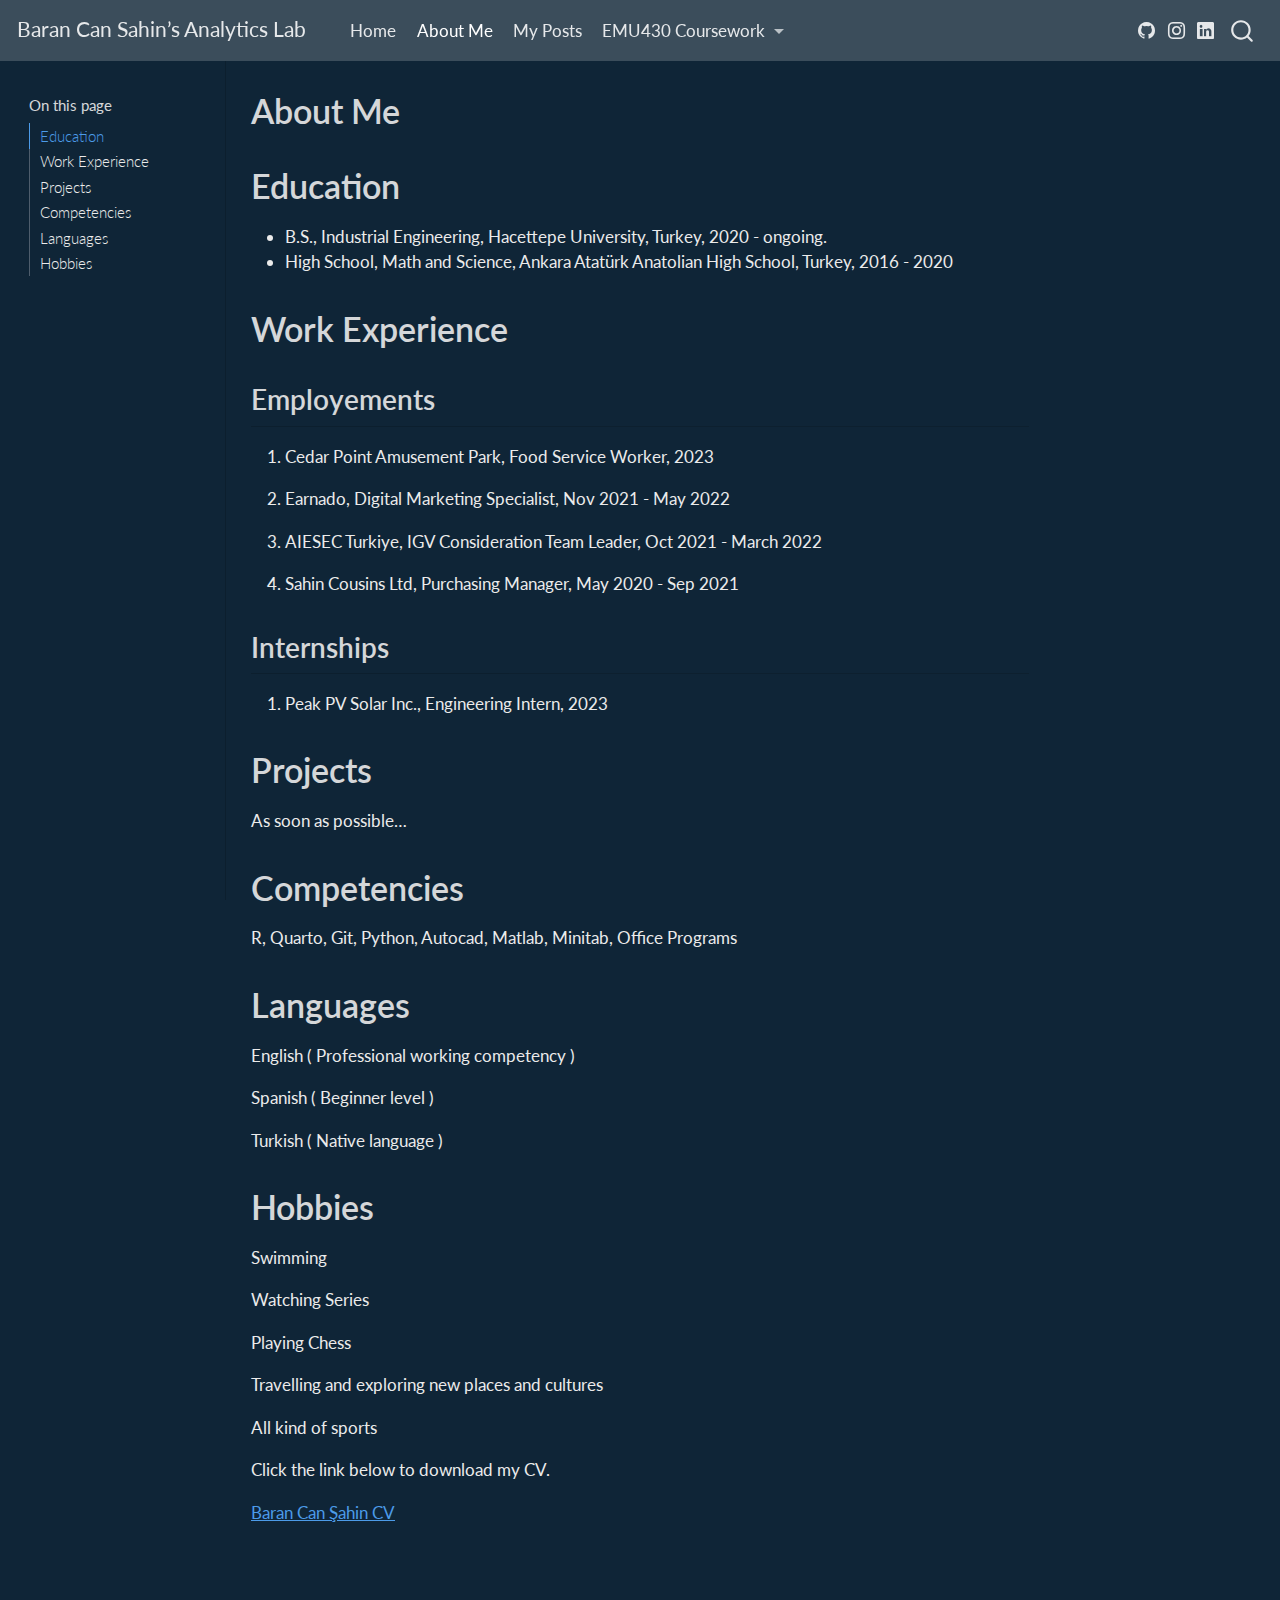
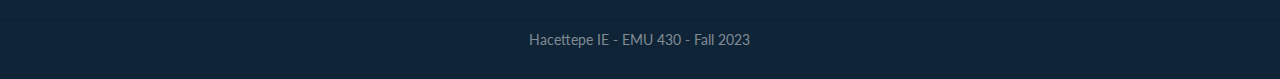
==== docs/about.html @ f3cb3100 "hadi" ====
<!DOCTYPE html>
<html xmlns="http://www.w3.org/1999/xhtml" lang="en" xml:lang="en"><head>

<meta charset="utf-8">
<meta name="generator" content="quarto-1.3.433">

<meta name="viewport" content="width=device-width, initial-scale=1.0, user-scalable=yes">


<title>Baran Can Sahin’s Analytics Lab - About Me</title>
<style>
code{white-space: pre-wrap;}
span.smallcaps{font-variant: small-caps;}
div.columns{display: flex; gap: min(4vw, 1.5em);}
div.column{flex: auto; overflow-x: auto;}
div.hanging-indent{margin-left: 1.5em; text-indent: -1.5em;}
ul.task-list{list-style: none;}
ul.task-list li input[type="checkbox"] {
  width: 0.8em;
  margin: 0 0.8em 0.2em -1em; /* quarto-specific, see https://github.com/quarto-dev/quarto-cli/issues/4556 */ 
  vertical-align: middle;
}
</style>


<script src="site_libs/quarto-nav/quarto-nav.js"></script>
<script src="site_libs/quarto-nav/headroom.min.js"></script>
<script src="site_libs/clipboard/clipboard.min.js"></script>
<script src="site_libs/quarto-search/autocomplete.umd.js"></script>
<script src="site_libs/quarto-search/fuse.min.js"></script>
<script src="site_libs/quarto-search/quarto-search.js"></script>
<meta name="quarto:offset" content="./">
<script src="site_libs/quarto-html/quarto.js"></script>
<script src="site_libs/quarto-html/popper.min.js"></script>
<script src="site_libs/quarto-html/tippy.umd.min.js"></script>
<script src="site_libs/quarto-html/anchor.min.js"></script>
<link href="site_libs/quarto-html/tippy.css" rel="stylesheet">
<link href="site_libs/quarto-html/quarto-syntax-highlighting-dark.css" rel="stylesheet" id="quarto-text-highlighting-styles">
<script src="site_libs/bootstrap/bootstrap.min.js"></script>
<link href="site_libs/bootstrap/bootstrap-icons.css" rel="stylesheet">
<link href="site_libs/bootstrap/bootstrap.min.css" rel="stylesheet" id="quarto-bootstrap" data-mode="dark">
<script id="quarto-search-options" type="application/json">{
  "location": "navbar",
  "copy-button": false,
  "collapse-after": 3,
  "panel-placement": "end",
  "type": "overlay",
  "limit": 20,
  "language": {
    "search-no-results-text": "No results",
    "search-matching-documents-text": "matching documents",
    "search-copy-link-title": "Copy link to search",
    "search-hide-matches-text": "Hide additional matches",
    "search-more-match-text": "more match in this document",
    "search-more-matches-text": "more matches in this document",
    "search-clear-button-title": "Clear",
    "search-detached-cancel-button-title": "Cancel",
    "search-submit-button-title": "Submit",
    "search-label": "Search"
  }
}</script>


<link rel="stylesheet" href="styles.css">
</head>

<body class="docked nav-fixed">

<div id="quarto-search-results"></div>
  <header id="quarto-header" class="headroom fixed-top">
    <nav class="navbar navbar-expand-lg navbar-dark ">
      <div class="navbar-container container-fluid">
      <div class="navbar-brand-container">
    <a class="navbar-brand" href="./index.html">
    <span class="navbar-title">Baran Can Sahin’s Analytics Lab</span>
    </a>
  </div>
            <div id="quarto-search" class="" title="Search"></div>
          <button class="navbar-toggler" type="button" data-bs-toggle="collapse" data-bs-target="#navbarCollapse" aria-controls="navbarCollapse" aria-expanded="false" aria-label="Toggle navigation" onclick="if (window.quartoToggleHeadroom) { window.quartoToggleHeadroom(); }">
  <span class="navbar-toggler-icon"></span>
</button>
          <div class="collapse navbar-collapse" id="navbarCollapse">
            <ul class="navbar-nav navbar-nav-scroll me-auto">
  <li class="nav-item">
    <a class="nav-link" href="./index.html" rel="" target="">
 <span class="menu-text">Home</span></a>
  </li>  
  <li class="nav-item">
    <a class="nav-link active" href="./about.html" rel="" target="" aria-current="page">
 <span class="menu-text">About Me</span></a>
  </li>  
  <li class="nav-item">
    <a class="nav-link" href="./posts.html" rel="" target="">
 <span class="menu-text">My Posts</span></a>
  </li>  
  <li class="nav-item dropdown ">
    <a class="nav-link dropdown-toggle" href="#" id="nav-menu-emu430-coursework" role="button" data-bs-toggle="dropdown" aria-expanded="false" rel="" target="">
 <span class="menu-text">EMU430 Coursework</span>
    </a>
    <ul class="dropdown-menu" aria-labelledby="nav-menu-emu430-coursework">    
        <li>
    <a class="dropdown-item" href="./assignments.html" rel="" target="">
 <span class="dropdown-text">Assignments</span></a>
  </li>  
        <li>
    <a class="dropdown-item" href="./project.html" rel="" target="">
 <span class="dropdown-text">Project</span></a>
  </li>  
    </ul>
  </li>
</ul>
            <div class="quarto-navbar-tools ms-auto tools-wide">
    <a href="https://emu-hacettepe-analytics.github.io/emu430-fall2023-sahinbarancan/" rel="" title="" class="quarto-navigation-tool px-1" aria-label=""><i class="bi bi-github"></i></a>
    <a href="https://www.instagram.com/sahinbarancan/" rel="" title="" class="quarto-navigation-tool px-1" aria-label=""><i class="bi bi-instagram"></i></a>
    <a href="https://www.linkedin.com/in/baran-can-sahin02/" rel="" title="" class="quarto-navigation-tool px-1" aria-label=""><i class="bi bi-linkedin"></i></a>
</div>
          </div> <!-- /navcollapse -->
      </div> <!-- /container-fluid -->
    </nav>
</header>
<!-- content -->
<div id="quarto-content" class="quarto-container page-columns page-rows-contents page-layout-article page-navbar">
<!-- sidebar -->
  <nav id="quarto-sidebar" class="sidebar collapse collapse-horizontal sidebar-navigation docked overflow-auto">
    <nav id="TOC" role="doc-toc" class="toc-active">
    <h2 id="toc-title">On this page</h2>
   
  <ul>
  <li><a href="#education" id="toc-education" class="nav-link active" data-scroll-target="#education">Education</a></li>
  <li><a href="#work-experience" id="toc-work-experience" class="nav-link" data-scroll-target="#work-experience">Work Experience</a>
  <ul class="collapse">
  <li><a href="#employements" id="toc-employements" class="nav-link" data-scroll-target="#employements">Employements</a></li>
  <li><a href="#internships" id="toc-internships" class="nav-link" data-scroll-target="#internships">Internships</a></li>
  </ul></li>
  <li><a href="#projects" id="toc-projects" class="nav-link" data-scroll-target="#projects">Projects</a></li>
  <li><a href="#competencies" id="toc-competencies" class="nav-link" data-scroll-target="#competencies">Competencies</a></li>
  <li><a href="#languages" id="toc-languages" class="nav-link" data-scroll-target="#languages">Languages</a></li>
  <li><a href="#hobbies" id="toc-hobbies" class="nav-link" data-scroll-target="#hobbies">Hobbies</a></li>
  </ul>
</nav>
</nav>
<div id="quarto-sidebar-glass" data-bs-toggle="collapse" data-bs-target="#quarto-sidebar,#quarto-sidebar-glass"></div>
<!-- margin-sidebar -->
    <div id="quarto-margin-sidebar" class="sidebar margin-sidebar">
    </div>
<!-- main -->
<main class="content" id="quarto-document-content">

<header id="title-block-header" class="quarto-title-block default">
<div class="quarto-title">
<h1 class="title">About Me</h1>
</div>



<div class="quarto-title-meta">

    
  
    
  </div>
  

</header>

<section id="education" class="level1">
<h1>Education</h1>
<ul>
<li>B.S., Industrial Engineering, Hacettepe University, Turkey, 2020 - ongoing.</li>
<li>High School, Math and Science, Ankara Atatürk Anatolian High School, Turkey, 2016 - 2020</li>
</ul>
</section>
<section id="work-experience" class="level1">
<h1>Work Experience</h1>
<section id="employements" class="level2">
<h2 class="anchored" data-anchor-id="employements">Employements</h2>
<ol type="1">
<li><p>Cedar Point Amusement Park, Food Service Worker, 2023</p></li>
<li><p>Earnado, Digital Marketing Specialist, Nov 2021 - May 2022</p></li>
<li><p>AIESEC Turkiye, IGV Consideration Team Leader, Oct 2021 - March 2022</p></li>
<li><p>Sahin Cousins Ltd, Purchasing Manager, May 2020 - Sep 2021</p></li>
</ol>
</section>
<section id="internships" class="level2">
<h2 class="anchored" data-anchor-id="internships">Internships</h2>
<ol type="1">
<li>Peak PV Solar Inc., Engineering Intern, 2023</li>
</ol>
</section>
</section>
<section id="projects" class="level1">
<h1>Projects</h1>
<p>As soon as possible…</p>
</section>
<section id="competencies" class="level1">
<h1>Competencies</h1>
<p>R, Quarto, Git, Python, Autocad, Matlab, Minitab, Office Programs</p>
</section>
<section id="languages" class="level1">
<h1>Languages</h1>
<p>English ( Professional working competency )</p>
<p>Spanish ( Beginner level )</p>
<p>Turkish ( Native language )</p>
</section>
<section id="hobbies" class="level1">
<h1>Hobbies</h1>
<p>Swimming</p>
<p>Watching Series</p>
<p>Playing Chess</p>
<p>Travelling and exploring new places and cultures</p>
<p>All kind of sports</p>
<p>Click the link below to download my CV.</p>
<p><a href="file:///D:/%C4%B0ndirilenler%20D/Baran%20Can%20%C5%9Eahin%20cv%20son.pdf">Baran Can Şahin CV</a></p>


</section>

<a onclick="window.scrollTo(0, 0); return false;" role="button" id="quarto-back-to-top"><i class="bi bi-arrow-up"></i> Back to top</a></main> <!-- /main -->
<script id="quarto-html-after-body" type="application/javascript">
window.document.addEventListener("DOMContentLoaded", function (event) {
  const toggleBodyColorMode = (bsSheetEl) => {
    const mode = bsSheetEl.getAttribute("data-mode");
    const bodyEl = window.document.querySelector("body");
    if (mode === "dark") {
      bodyEl.classList.add("quarto-dark");
      bodyEl.classList.remove("quarto-light");
    } else {
      bodyEl.classList.add("quarto-light");
      bodyEl.classList.remove("quarto-dark");
    }
  }
  const toggleBodyColorPrimary = () => {
    const bsSheetEl = window.document.querySelector("link#quarto-bootstrap");
    if (bsSheetEl) {
      toggleBodyColorMode(bsSheetEl);
    }
  }
  toggleBodyColorPrimary();  
  const icon = "";
  const anchorJS = new window.AnchorJS();
  anchorJS.options = {
    placement: 'right',
    icon: icon
  };
  anchorJS.add('.anchored');
  const isCodeAnnotation = (el) => {
    for (const clz of el.classList) {
      if (clz.startsWith('code-annotation-')) {                     
        return true;
      }
    }
    return false;
  }
  const clipboard = new window.ClipboardJS('.code-copy-button', {
    text: function(trigger) {
      const codeEl = trigger.previousElementSibling.cloneNode(true);
      for (const childEl of codeEl.children) {
        if (isCodeAnnotation(childEl)) {
          childEl.remove();
        }
      }
      return codeEl.innerText;
    }
  });
  clipboard.on('success', function(e) {
    // button target
    const button = e.trigger;
    // don't keep focus
    button.blur();
    // flash "checked"
    button.classList.add('code-copy-button-checked');
    var currentTitle = button.getAttribute("title");
    button.setAttribute("title", "Copied!");
    let tooltip;
    if (window.bootstrap) {
      button.setAttribute("data-bs-toggle", "tooltip");
      button.setAttribute("data-bs-placement", "left");
      button.setAttribute("data-bs-title", "Copied!");
      tooltip = new bootstrap.Tooltip(button, 
        { trigger: "manual", 
          customClass: "code-copy-button-tooltip",
          offset: [0, -8]});
      tooltip.show();    
    }
    setTimeout(function() {
      if (tooltip) {
        tooltip.hide();
        button.removeAttribute("data-bs-title");
        button.removeAttribute("data-bs-toggle");
        button.removeAttribute("data-bs-placement");
      }
      button.setAttribute("title", currentTitle);
      button.classList.remove('code-copy-button-checked');
    }, 1000);
    // clear code selection
    e.clearSelection();
  });
  function tippyHover(el, contentFn) {
    const config = {
      allowHTML: true,
      content: contentFn,
      maxWidth: 500,
      delay: 100,
      arrow: false,
      appendTo: function(el) {
          return el.parentElement;
      },
      interactive: true,
      interactiveBorder: 10,
      theme: 'quarto',
      placement: 'bottom-start'
    };
    window.tippy(el, config); 
  }
  const noterefs = window.document.querySelectorAll('a[role="doc-noteref"]');
  for (var i=0; i<noterefs.length; i++) {
    const ref = noterefs[i];
    tippyHover(ref, function() {
      // use id or data attribute instead here
      let href = ref.getAttribute('data-footnote-href') || ref.getAttribute('href');
      try { href = new URL(href).hash; } catch {}
      const id = href.replace(/^#\/?/, "");
      const note = window.document.getElementById(id);
      return note.innerHTML;
    });
  }
      let selectedAnnoteEl;
      const selectorForAnnotation = ( cell, annotation) => {
        let cellAttr = 'data-code-cell="' + cell + '"';
        let lineAttr = 'data-code-annotation="' +  annotation + '"';
        const selector = 'span[' + cellAttr + '][' + lineAttr + ']';
        return selector;
      }
      const selectCodeLines = (annoteEl) => {
        const doc = window.document;
        const targetCell = annoteEl.getAttribute("data-target-cell");
        const targetAnnotation = annoteEl.getAttribute("data-target-annotation");
        const annoteSpan = window.document.querySelector(selectorForAnnotation(targetCell, targetAnnotation));
        const lines = annoteSpan.getAttribute("data-code-lines").split(",");
        const lineIds = lines.map((line) => {
          return targetCell + "-" + line;
        })
        let top = null;
        let height = null;
        let parent = null;
        if (lineIds.length > 0) {
            //compute the position of the single el (top and bottom and make a div)
            const el = window.document.getElementById(lineIds[0]);
            top = el.offsetTop;
            height = el.offsetHeight;
            parent = el.parentElement.parentElement;
          if (lineIds.length > 1) {
            const lastEl = window.document.getElementById(lineIds[lineIds.length - 1]);
            const bottom = lastEl.offsetTop + lastEl.offsetHeight;
            height = bottom - top;
          }
          if (top !== null && height !== null && parent !== null) {
            // cook up a div (if necessary) and position it 
            let div = window.document.getElementById("code-annotation-line-highlight");
            if (div === null) {
              div = window.document.createElement("div");
              div.setAttribute("id", "code-annotation-line-highlight");
              div.style.position = 'absolute';
              parent.appendChild(div);
            }
            div.style.top = top - 2 + "px";
            div.style.height = height + 4 + "px";
            let gutterDiv = window.document.getElementById("code-annotation-line-highlight-gutter");
            if (gutterDiv === null) {
              gutterDiv = window.document.createElement("div");
              gutterDiv.setAttribute("id", "code-annotation-line-highlight-gutter");
              gutterDiv.style.position = 'absolute';
              const codeCell = window.document.getElementById(targetCell);
              const gutter = codeCell.querySelector('.code-annotation-gutter');
              gutter.appendChild(gutterDiv);
            }
            gutterDiv.style.top = top - 2 + "px";
            gutterDiv.style.height = height + 4 + "px";
          }
          selectedAnnoteEl = annoteEl;
        }
      };
      const unselectCodeLines = () => {
        const elementsIds = ["code-annotation-line-highlight", "code-annotation-line-highlight-gutter"];
        elementsIds.forEach((elId) => {
          const div = window.document.getElementById(elId);
          if (div) {
            div.remove();
          }
        });
        selectedAnnoteEl = undefined;
      };
      // Attach click handler to the DT
      const annoteDls = window.document.querySelectorAll('dt[data-target-cell]');
      for (const annoteDlNode of annoteDls) {
        annoteDlNode.addEventListener('click', (event) => {
          const clickedEl = event.target;
          if (clickedEl !== selectedAnnoteEl) {
            unselectCodeLines();
            const activeEl = window.document.querySelector('dt[data-target-cell].code-annotation-active');
            if (activeEl) {
              activeEl.classList.remove('code-annotation-active');
            }
            selectCodeLines(clickedEl);
            clickedEl.classList.add('code-annotation-active');
          } else {
            // Unselect the line
            unselectCodeLines();
            clickedEl.classList.remove('code-annotation-active');
          }
        });
      }
  const findCites = (el) => {
    const parentEl = el.parentElement;
    if (parentEl) {
      const cites = parentEl.dataset.cites;
      if (cites) {
        return {
          el,
          cites: cites.split(' ')
        };
      } else {
        return findCites(el.parentElement)
      }
    } else {
      return undefined;
    }
  };
  var bibliorefs = window.document.querySelectorAll('a[role="doc-biblioref"]');
  for (var i=0; i<bibliorefs.length; i++) {
    const ref = bibliorefs[i];
    const citeInfo = findCites(ref);
    if (citeInfo) {
      tippyHover(citeInfo.el, function() {
        var popup = window.document.createElement('div');
        citeInfo.cites.forEach(function(cite) {
          var citeDiv = window.document.createElement('div');
          citeDiv.classList.add('hanging-indent');
          citeDiv.classList.add('csl-entry');
          var biblioDiv = window.document.getElementById('ref-' + cite);
          if (biblioDiv) {
            citeDiv.innerHTML = biblioDiv.innerHTML;
          }
          popup.appendChild(citeDiv);
        });
        return popup.innerHTML;
      });
    }
  }
});
</script>
</div> <!-- /content -->
<footer class="footer">
  <div class="nav-footer">
    <div class="nav-footer-left">
      &nbsp;
    </div>   
    <div class="nav-footer-center">Hacettepe IE - EMU 430 - Fall 2023</div>
    <div class="nav-footer-right">
      &nbsp;
    </div>
  </div>
</footer>



</body></html>
---- docs/site_libs/quarto-html/tippy.css ----
.tippy-box[data-animation=fade][data-state=hidden]{opacity:0}[data-tippy-root]{max-width:calc(100vw - 10px)}.tippy-box{position:relative;background-color:#333;color:#fff;border-radius:4px;font-size:14px;line-height:1.4;white-space:normal;outline:0;transition-property:transform,visibility,opacity}.tippy-box[data-placement^=top]>.tippy-arrow{bottom:0}.tippy-box[data-placement^=top]>.tippy-arrow:before{bottom:-7px;left:0;border-width:8px 8px 0;border-top-color:initial;transform-origin:center top}.tippy-box[data-placement^=bottom]>.tippy-arrow{top:0}.tippy-box[data-placement^=bottom]>.tippy-arrow:before{top:-7px;left:0;border-width:0 8px 8px;border-bottom-color:initial;transform-origin:center bottom}.tippy-box[data-placement^=left]>.tippy-arrow{right:0}.tippy-box[data-placement^=left]>.tippy-arrow:before{border-width:8px 0 8px 8px;border-left-color:initial;right:-7px;transform-origin:center left}.tippy-box[data-placement^=right]>.tippy-arrow{left:0}.tippy-box[data-placement^=right]>.tippy-arrow:before{left:-7px;border-width:8px 8px 8px 0;border-right-color:initial;transform-origin:center right}.tippy-box[data-inertia][data-state=visible]{transition-timing-function:cubic-bezier(.54,1.5,.38,1.11)}.tippy-arrow{width:16px;height:16px;color:#333}.tippy-arrow:before{content:"";position:absolute;border-color:transparent;border-style:solid}.tippy-content{position:relative;padding:5px 9px;z-index:1}
---- docs/site_libs/quarto-html/quarto-syntax-highlighting-dark.css ----
/* quarto syntax highlight colors */
:root {
  --quarto-hl-al-color: #f07178;
  --quarto-hl-an-color: #d4d0ab;
  --quarto-hl-at-color: #00e0e0;
  --quarto-hl-bn-color: #d4d0ab;
  --quarto-hl-bu-color: #abe338;
  --quarto-hl-ch-color: #abe338;
  --quarto-hl-co-color: #f8f8f2;
  --quarto-hl-cv-color: #ffd700;
  --quarto-hl-cn-color: #ffd700;
  --quarto-hl-cf-color: #ffa07a;
  --quarto-hl-dt-color: #ffa07a;
  --quarto-hl-dv-color: #d4d0ab;
  --quarto-hl-do-color: #f8f8f2;
  --quarto-hl-er-color: #f07178;
  --quarto-hl-ex-color: #00e0e0;
  --quarto-hl-fl-color: #d4d0ab;
  --quarto-hl-fu-color: #ffa07a;
  --quarto-hl-im-color: #abe338;
  --quarto-hl-in-color: #d4d0ab;
  --quarto-hl-kw-color: #ffa07a;
  --quarto-hl-op-color: #ffa07a;
  --quarto-hl-ot-color: #00e0e0;
  --quarto-hl-pp-color: #dcc6e0;
  --quarto-hl-re-color: #00e0e0;
  --quarto-hl-sc-color: #abe338;
  --quarto-hl-ss-color: #abe338;
  --quarto-hl-st-color: #abe338;
  --quarto-hl-va-color: #00e0e0;
  --quarto-hl-vs-color: #abe338;
  --quarto-hl-wa-color: #dcc6e0;
}

/* other quarto variables */
:root {
  --quarto-font-monospace: SFMono-Regular, Menlo, Monaco, Consolas, "Liberation Mono", "Courier New", monospace;
}

code span.al {
  background-color: #2a0f15;
  font-weight: bold;
  color: #f07178;
}

code span.an {
  color: #d4d0ab;
}

code span.at {
  color: #00e0e0;
}

code span.bn {
  color: #d4d0ab;
}

code span.bu {
  color: #abe338;
}

code span.ch {
  color: #abe338;
}

code span.co {
  font-style: italic;
  color: #f8f8f2;
}

code span.cv {
  color: #ffd700;
}

code span.cn {
  color: #ffd700;
}

code span.cf {
  font-weight: bold;
  color: #ffa07a;
}

code span.dt {
  color: #ffa07a;
}

code span.dv {
  color: #d4d0ab;
}

code span.do {
  color: #f8f8f2;
}

code span.er {
  color: #f07178;
  text-decoration: underline;
}

code span.ex {
  font-weight: bold;
  color: #00e0e0;
}

code span.fl {
  color: #d4d0ab;
}

code span.fu {
  color: #ffa07a;
}

code span.im {
  color: #abe338;
}

code span.in {
  color: #d4d0ab;
}

code span.kw {
  font-weight: bold;
  color: #ffa07a;
}

pre > code.sourceCode > span {
  color: #f8f8f2;
}

code span {
  color: #f8f8f2;
}

code.sourceCode > span {
  color: #f8f8f2;
}

div.sourceCode,
div.sourceCode pre.sourceCode {
  color: #f8f8f2;
}

code span.op {
  color: #ffa07a;
}

code span.ot {
  color: #00e0e0;
}

code span.pp {
  color: #dcc6e0;
}

code span.re {
  background-color: #f8f8f2;
  color: #00e0e0;
}

code span.sc {
  color: #abe338;
}

code span.ss {
  color: #abe338;
}

code span.st {
  color: #abe338;
}

code span.va {
  color: #00e0e0;
}

code span.vs {
  color: #abe338;
}

code span.wa {
  color: #dcc6e0;
}

.prevent-inlining {
  content: "</";
}

/*# sourceMappingURL=935a306eefa94366c21e1a970dddb765.css.map */
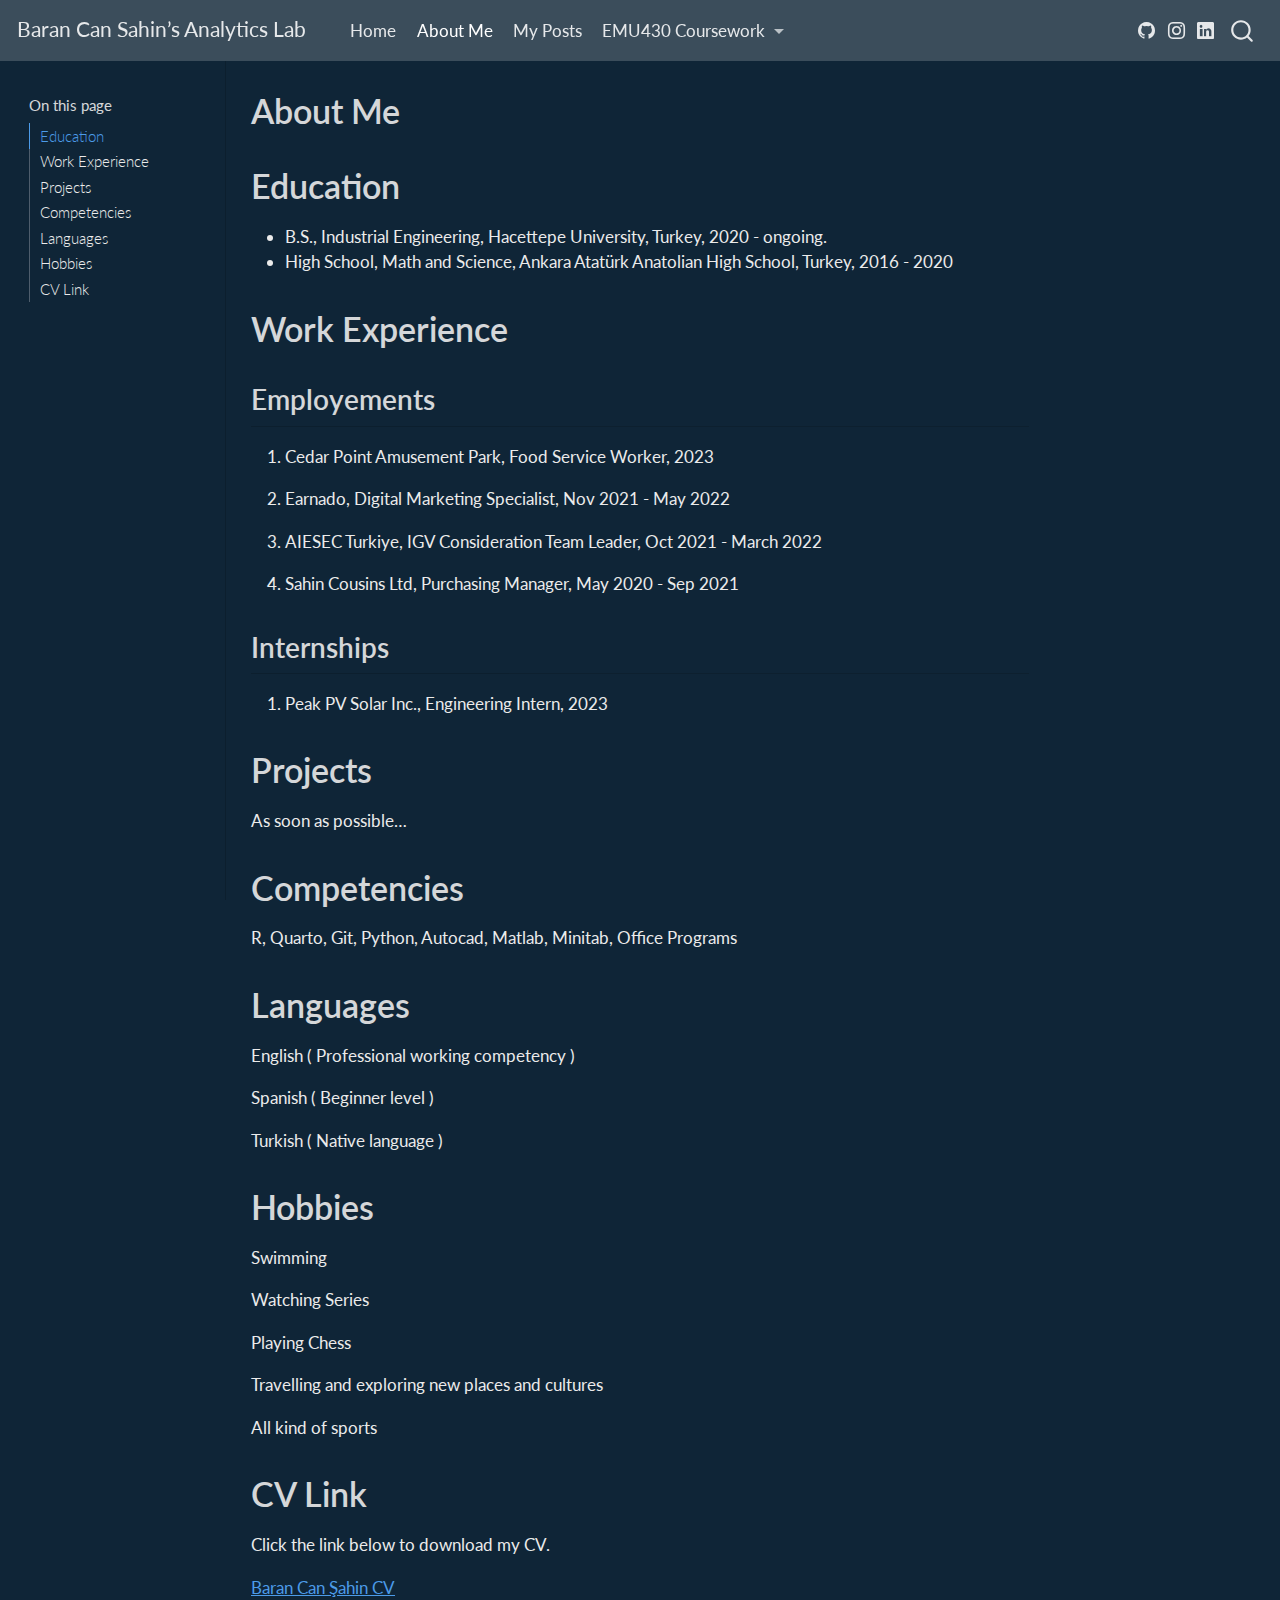
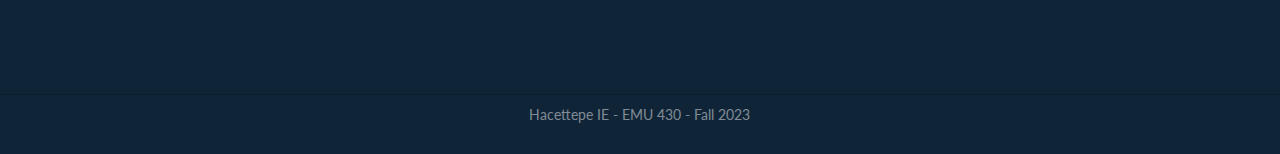
==== commit f8092a43: "aa" ====
--- a/docs/about.html
+++ b/docs/about.html
@@ -136,6 +136,7 @@
   <li><a href="#competencies" id="toc-competencies" class="nav-link" data-scroll-target="#competencies">Competencies</a></li>
   <li><a href="#languages" id="toc-languages" class="nav-link" data-scroll-target="#languages">Languages</a></li>
   <li><a href="#hobbies" id="toc-hobbies" class="nav-link" data-scroll-target="#hobbies">Hobbies</a></li>
+  <li><a href="#cv-link" id="toc-cv-link" class="nav-link" data-scroll-target="#cv-link">CV Link</a></li>
   </ul>
 </nav>
 </nav>
@@ -209,6 +210,9 @@
 <p>Playing Chess</p>
 <p>Travelling and exploring new places and cultures</p>
 <p>All kind of sports</p>
+</section>
+<section id="cv-link" class="level1">
+<h1>CV Link</h1>
 <p>Click the link below to download my CV.</p>
 <p><a href="file:///D:/%C4%B0ndirilenler%20D/Baran%20Can%20%C5%9Eahin%20cv%20son.pdf">Baran Can Şahin CV</a></p>
 
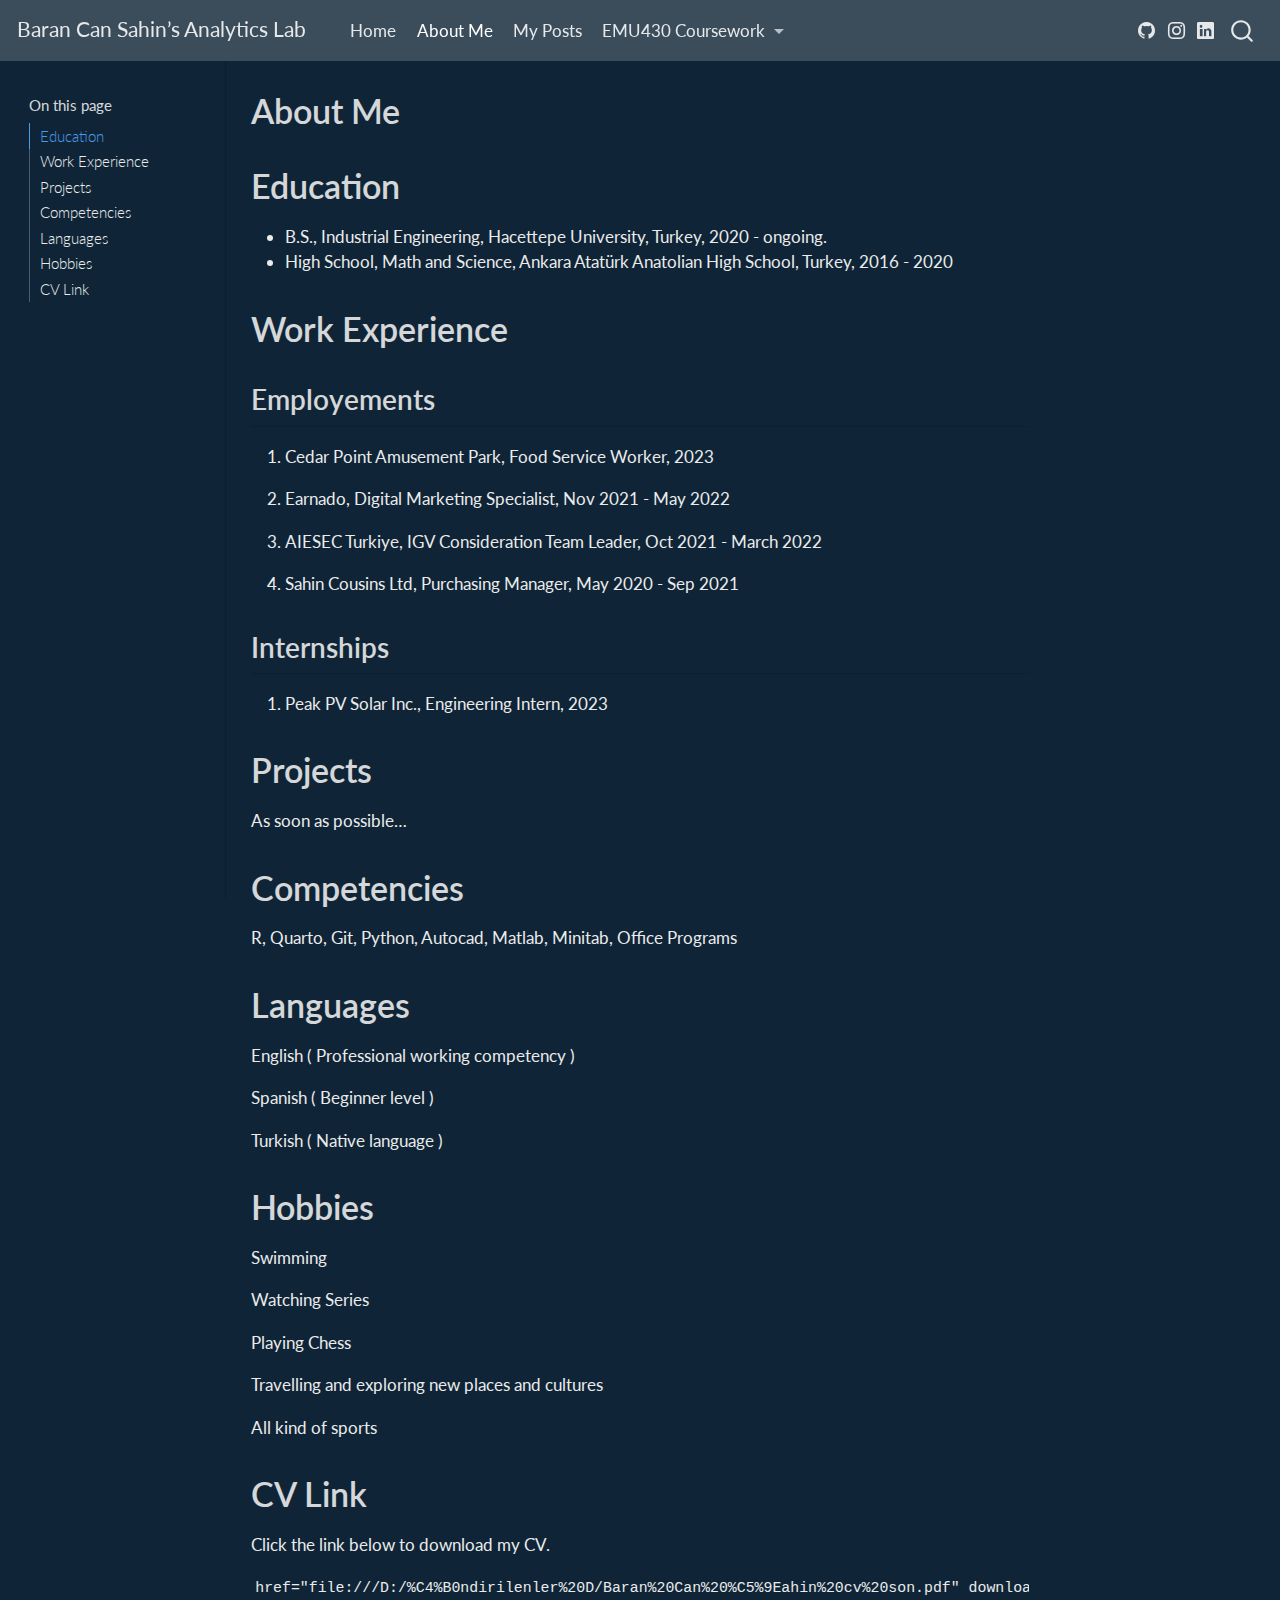
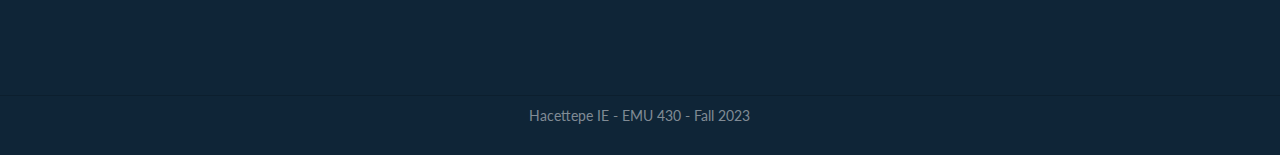
==== commit 106550c3: "cv" ====
--- a/docs/about.html
+++ b/docs/about.html
@@ -214,7 +214,7 @@
 <section id="cv-link" class="level1">
 <h1>CV Link</h1>
 <p>Click the link below to download my CV.</p>
-<p><a href="file:///D:/%C4%B0ndirilenler%20D/Baran%20Can%20%C5%9Eahin%20cv%20son.pdf">Baran Can Şahin CV</a></p>
+<pre><code>href="file:///D:/%C4%B0ndirilenler%20D/Baran%20Can%20%C5%9Eahin%20cv%20son.pdf" download&gt;Download the pdf</code></pre>
 
 
 </section>
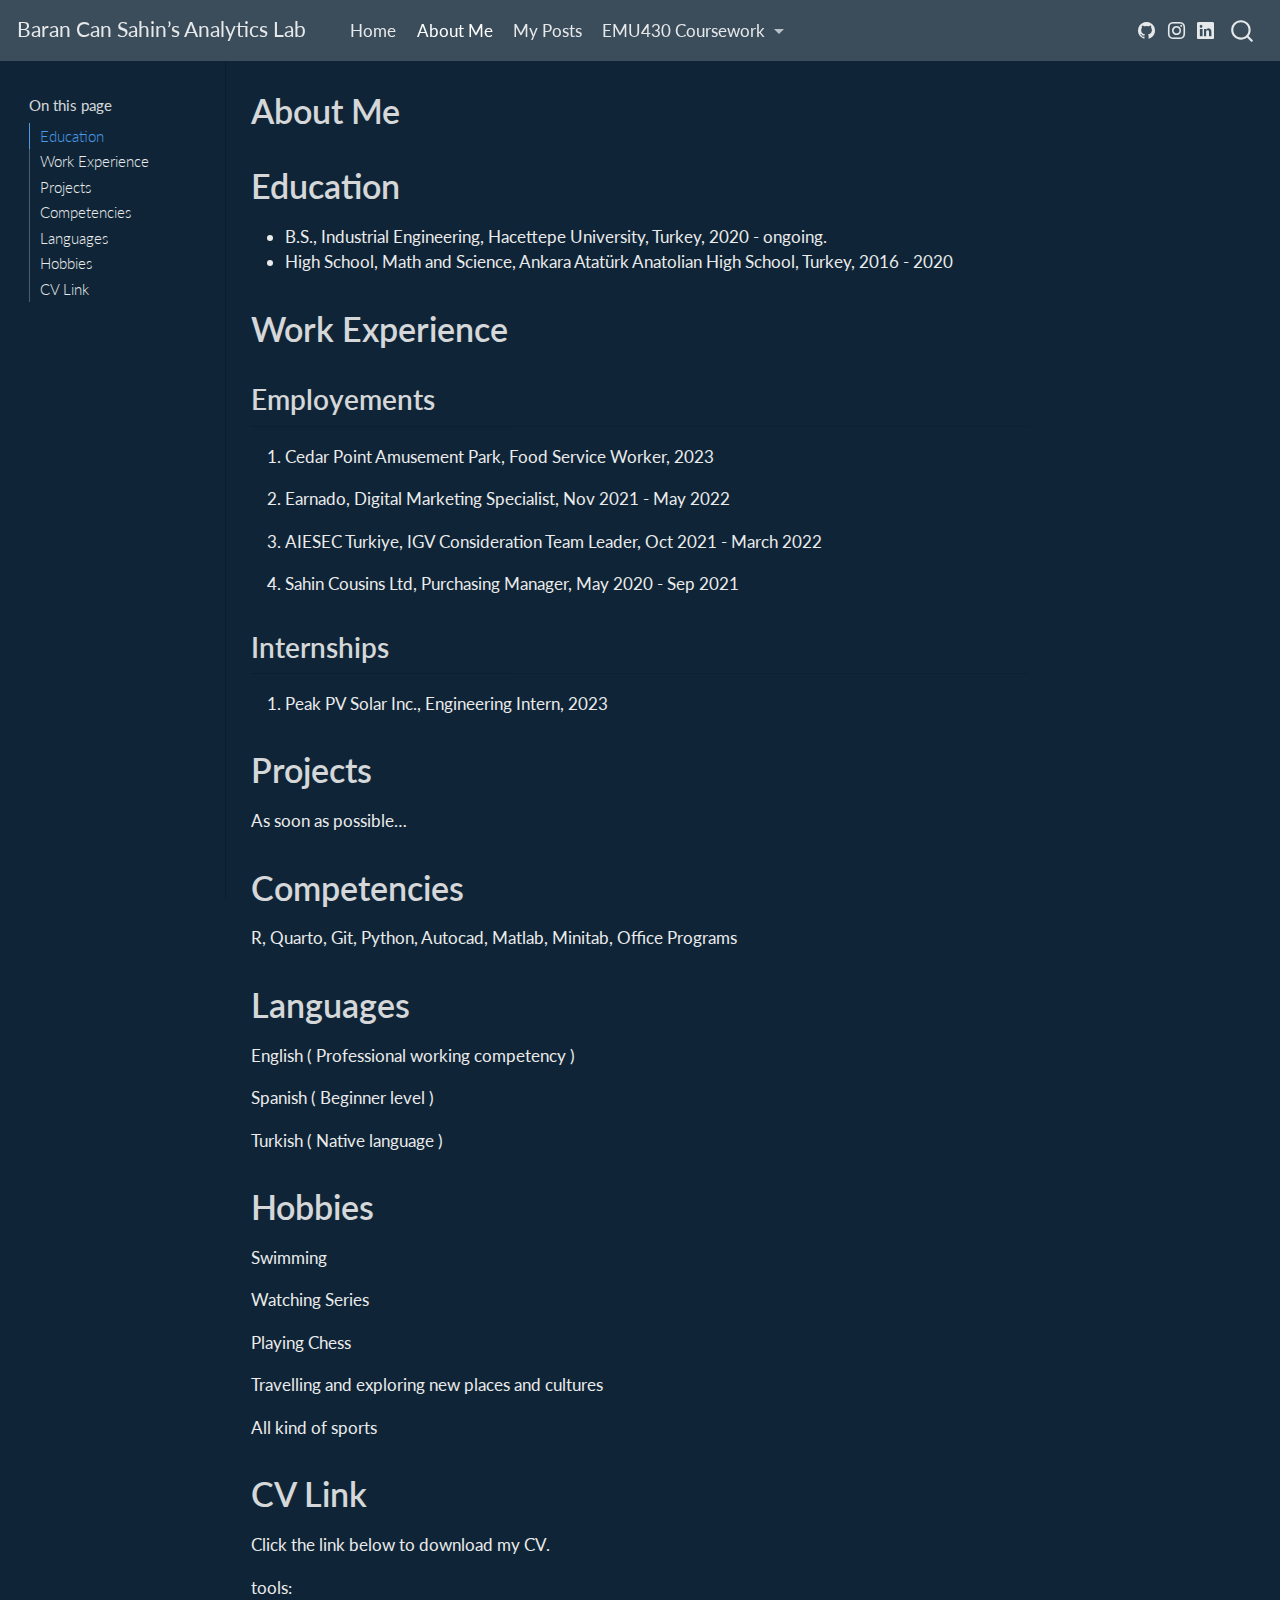
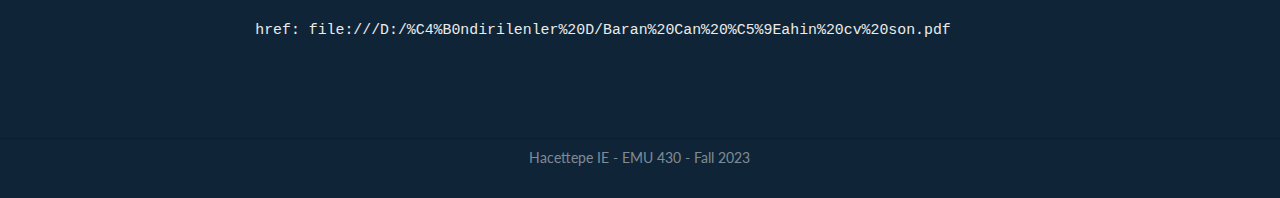
==== commit fb46010f: "sss" ====
--- a/docs/about.html
+++ b/docs/about.html
@@ -214,7 +214,8 @@
 <section id="cv-link" class="level1">
 <h1>CV Link</h1>
 <p>Click the link below to download my CV.</p>
-<pre><code>href="file:///D:/%C4%B0ndirilenler%20D/Baran%20Can%20%C5%9Eahin%20cv%20son.pdf" download&gt;Download the pdf</code></pre>
+<p>tools:</p>
+<pre><code>href: file:///D:/%C4%B0ndirilenler%20D/Baran%20Can%20%C5%9Eahin%20cv%20son.pdf</code></pre>
 
 
 </section>
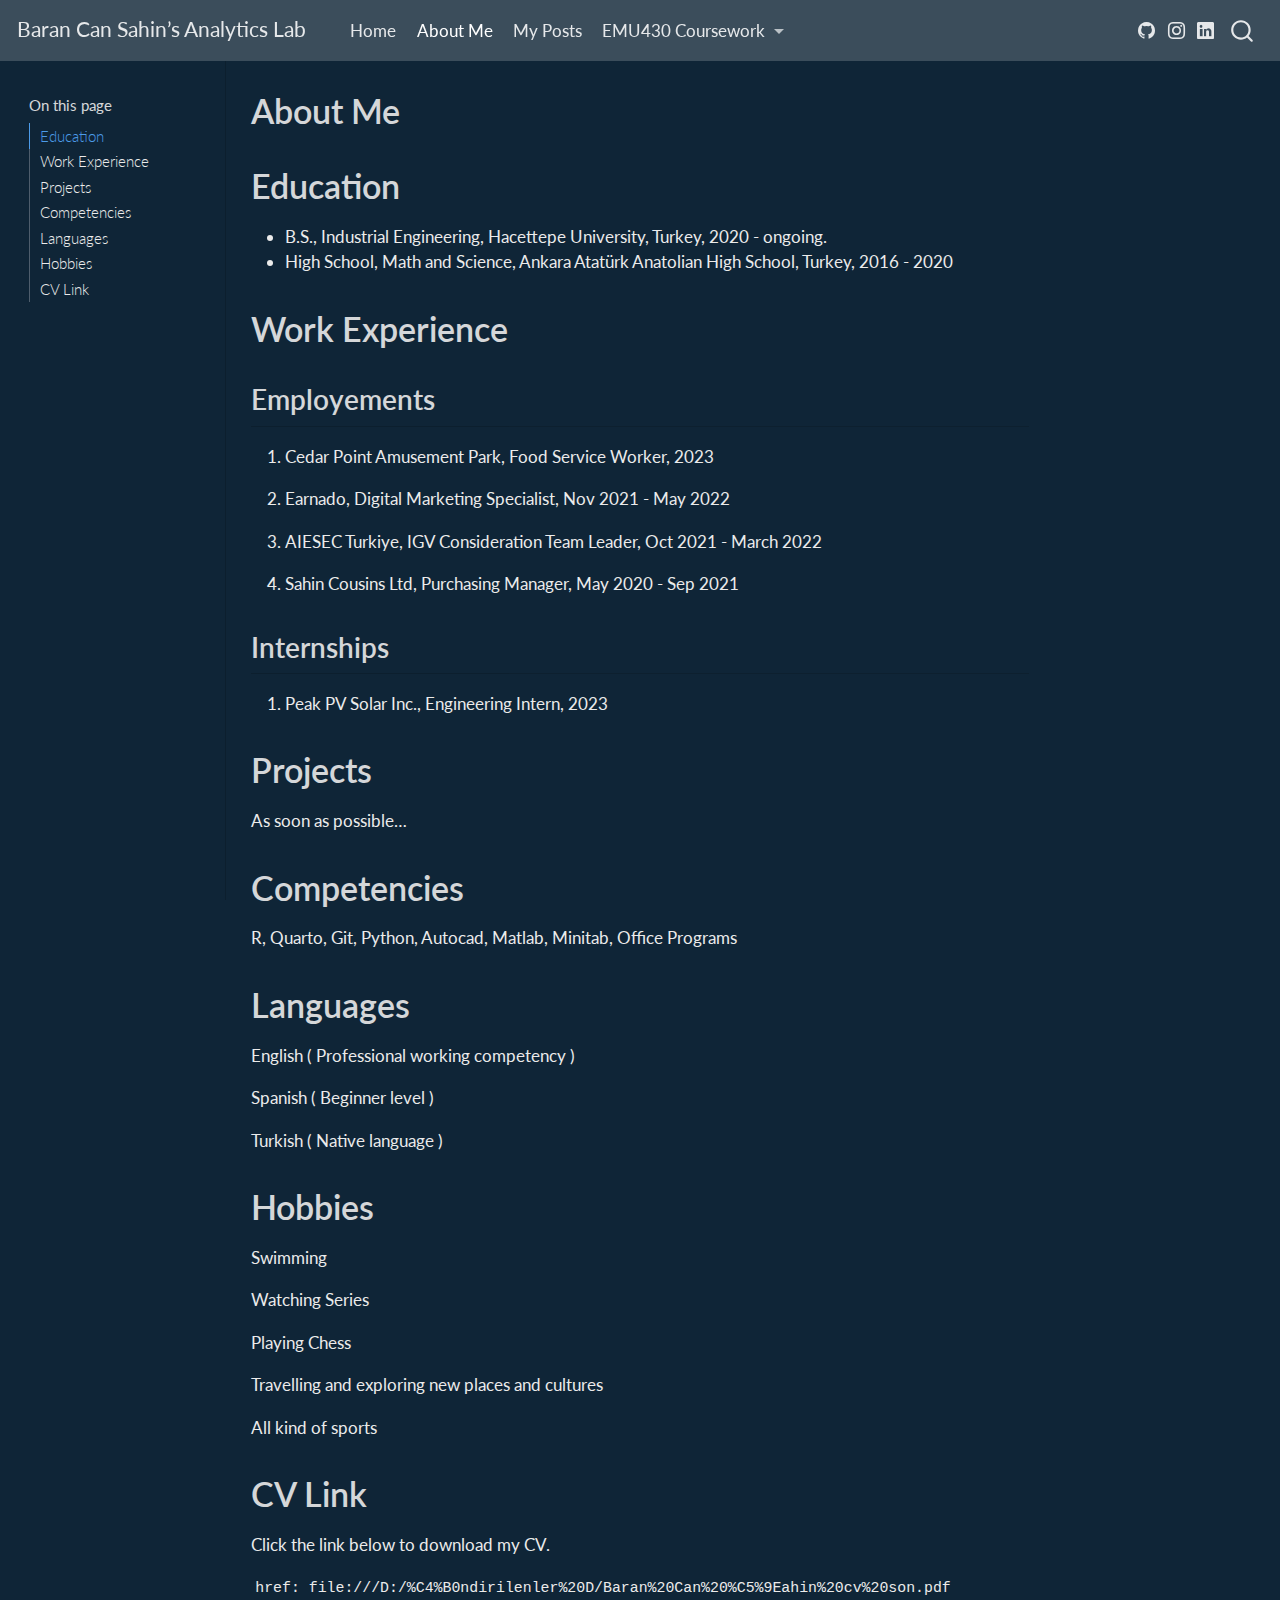
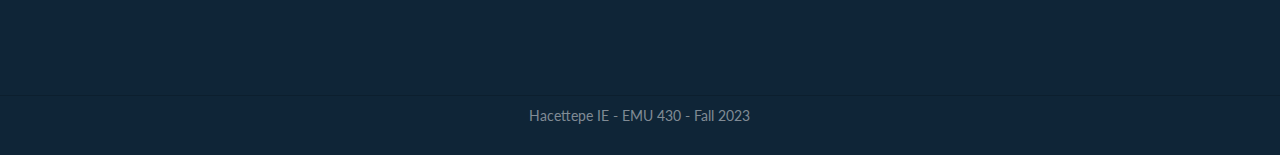
==== commit 524082e6: "luck" ====
--- a/docs/about.html
+++ b/docs/about.html
@@ -214,7 +214,7 @@
 <section id="cv-link" class="level1">
 <h1>CV Link</h1>
 <p>Click the link below to download my CV.</p>
-<p>tools:</p>
+<p></p>
 <pre><code>href: file:///D:/%C4%B0ndirilenler%20D/Baran%20Can%20%C5%9Eahin%20cv%20son.pdf</code></pre>
 
 
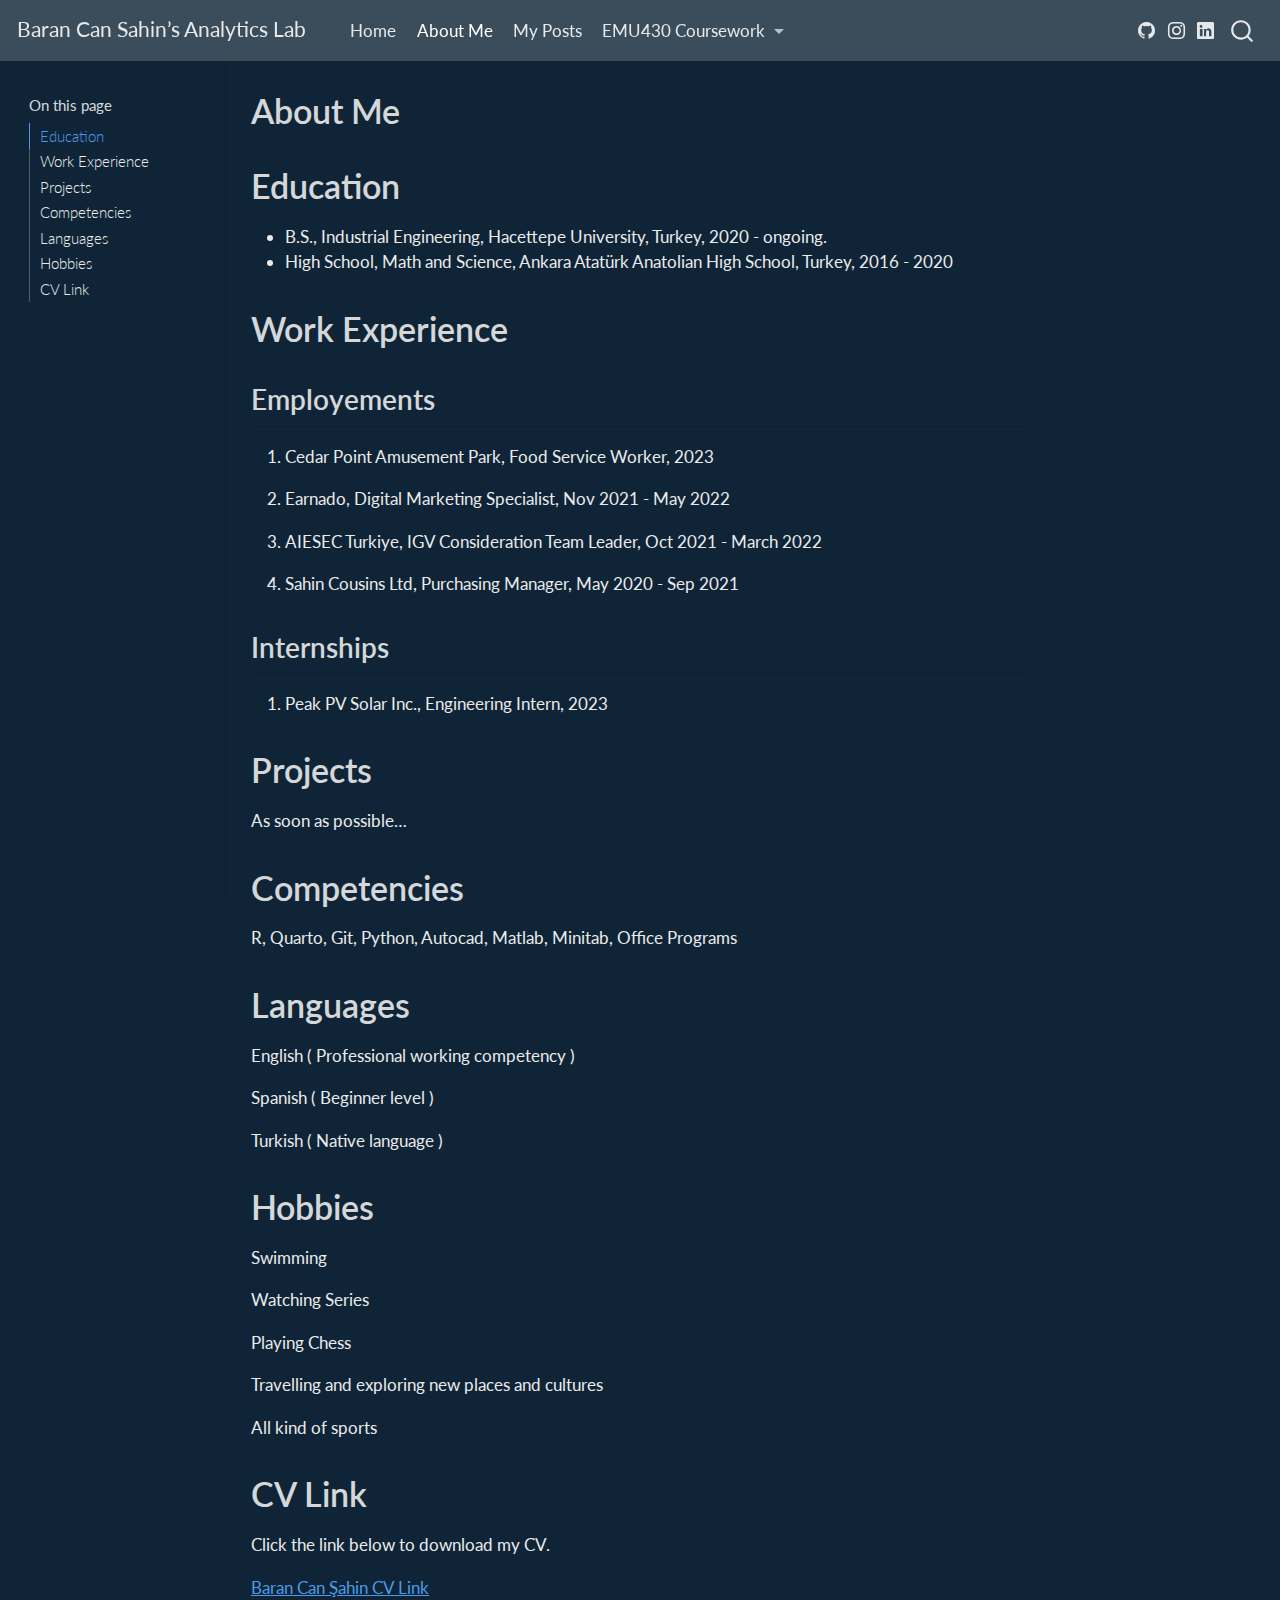
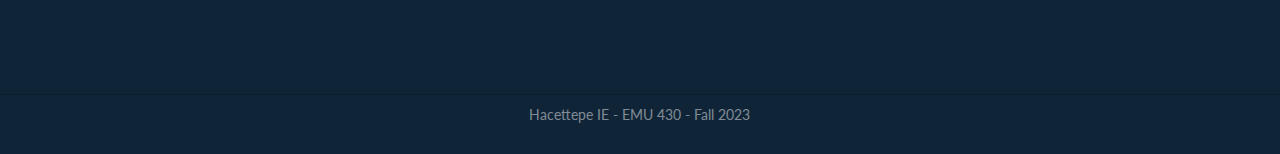
==== commit 646eeafe: "link" ====
--- a/docs/about.html
+++ b/docs/about.html
@@ -215,7 +215,7 @@
 <h1>CV Link</h1>
 <p>Click the link below to download my CV.</p>
 <p></p>
-<pre><code>href: file:///D:/%C4%B0ndirilenler%20D/Baran%20Can%20%C5%9Eahin%20cv%20son.pdf</code></pre>
+<p><a href="https://pdf.ac/3iIO4x">Baran Can Şahin CV Link</a></p>
 
 
 </section>
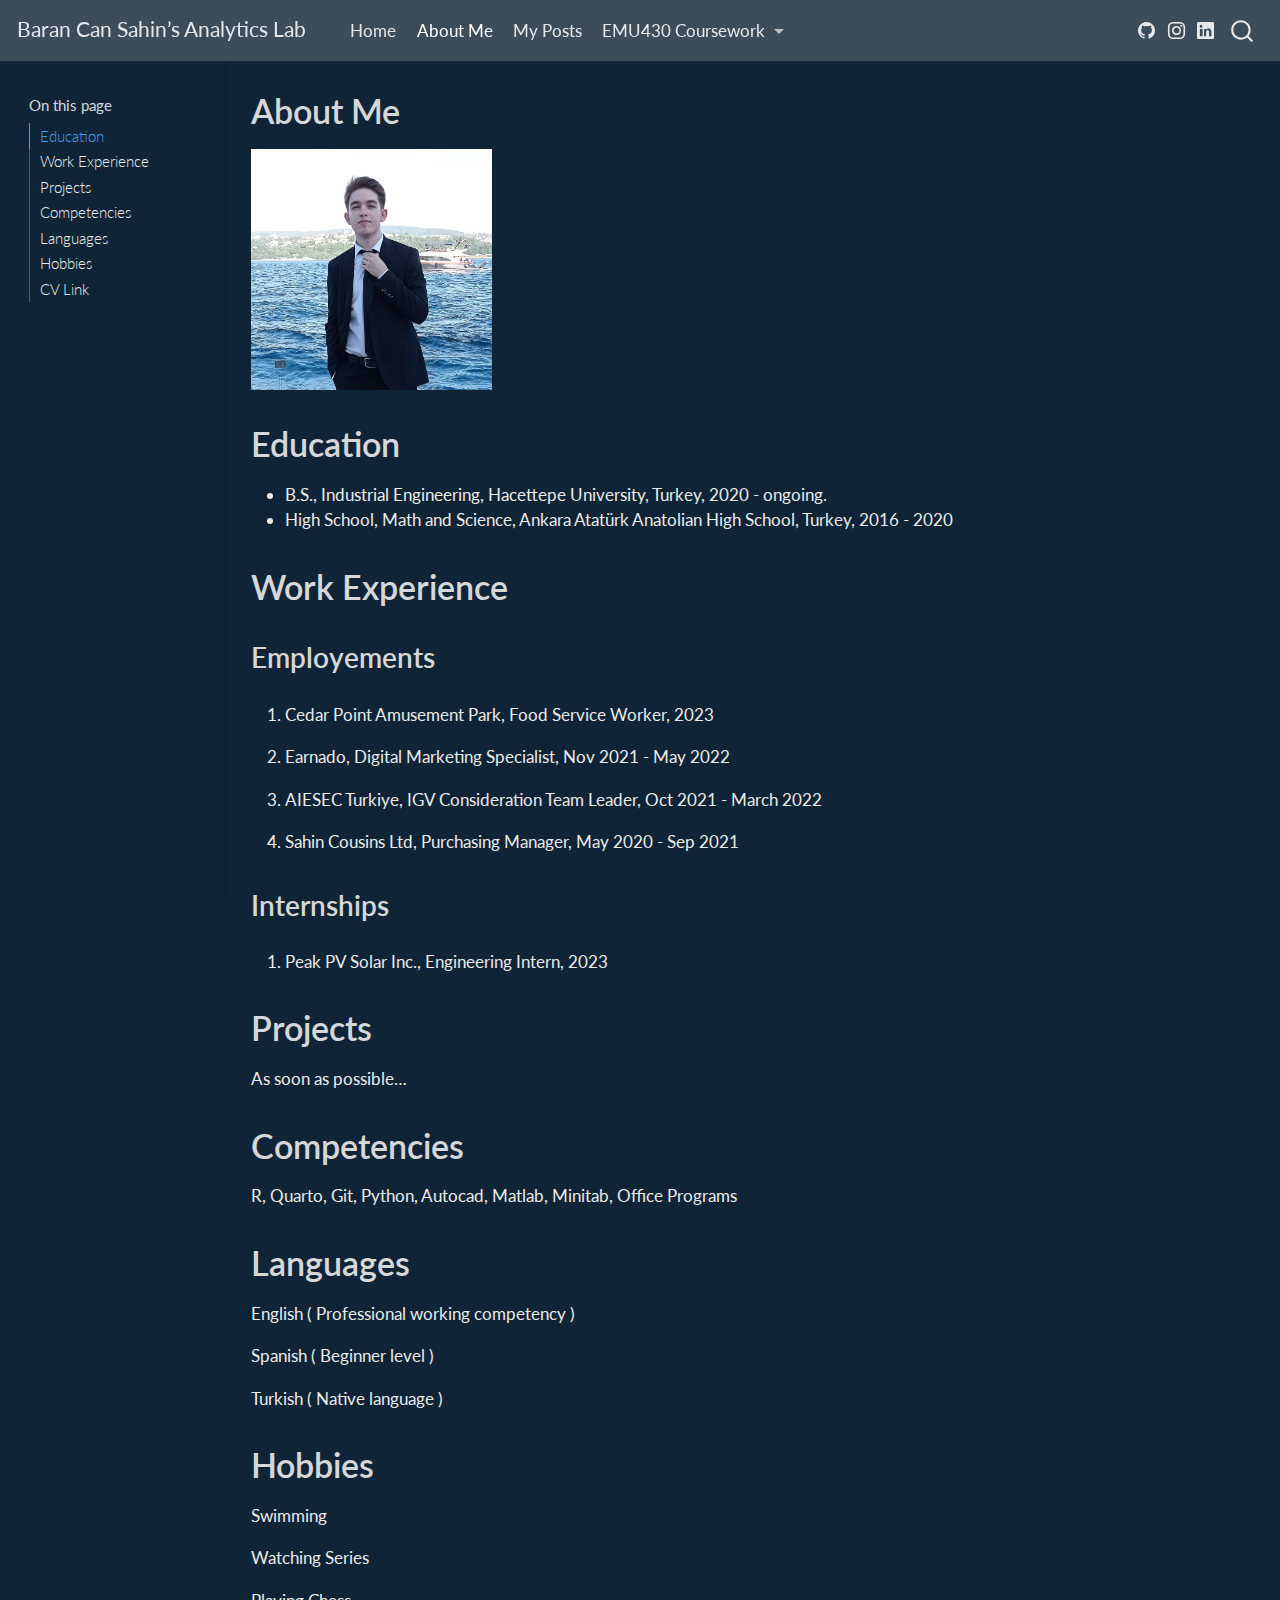
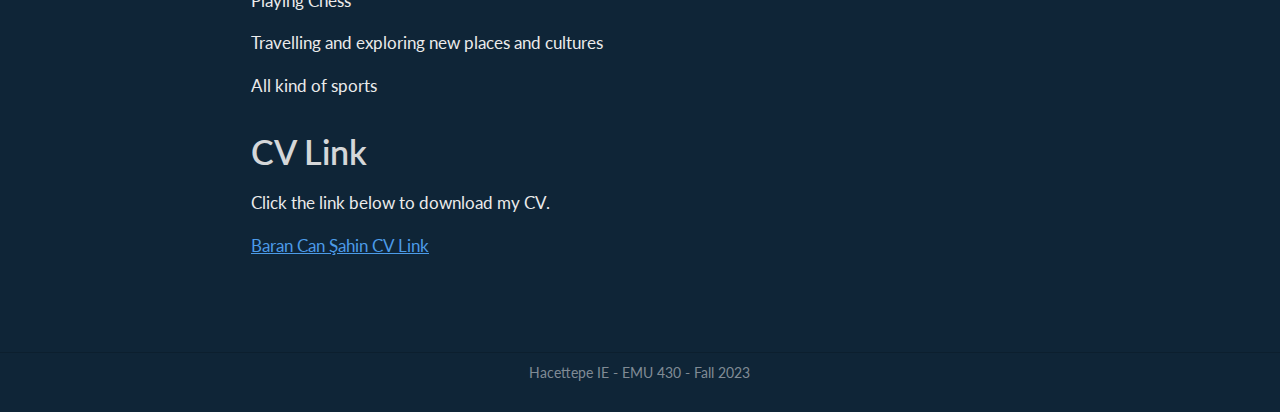
==== commit be5517a9: "photo" ====
--- a/docs/about.html
+++ b/docs/about.html
@@ -164,6 +164,7 @@
 
 </header>
 
+<p><img src="images/pp.jpeg" class="img-fluid" width="241"></p>
 <section id="education" class="level1">
 <h1>Education</h1>
 <ul>
@@ -214,8 +215,7 @@
 <section id="cv-link" class="level1">
 <h1>CV Link</h1>
 <p>Click the link below to download my CV.</p>
-<p></p>
-<p><a href="https://pdf.ac/3iIO4x">Baran Can Şahin CV Link</a></p>
+<p><a href="https://pdf.ac/1AbntX">Baran Can Şahin CV Link</a></p>
 
 
 </section>
